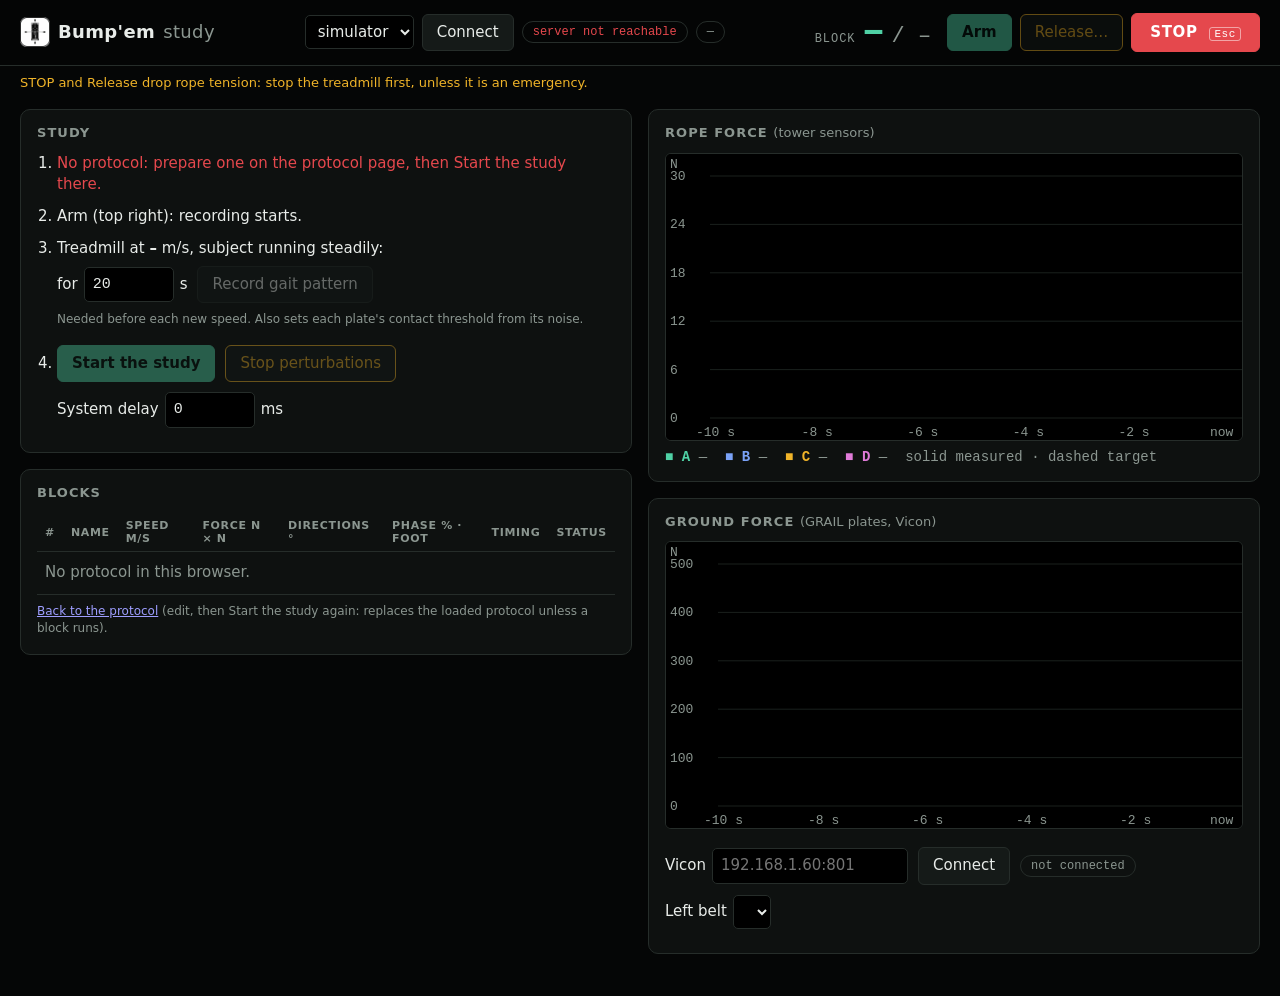
==== web/BumpemActivation.html @ 07e7e199 "ui: pages renamed BumpemSetUp (protocol) and BumpemActivation (study) Co-Authored-By: Claude Opus 5." ====
<!doctype html>
<html lang="en">
<head>
<meta charset="utf-8">
<meta name="viewport" content="width=device-width, initial-scale=1">
<title>Bump'em Study</title>
<link rel="stylesheet" href="style.css">
<link rel="icon" type="image/png" href="favicon.png">
</head>
<body>
<header class="topbar">
  <div class="brand"><img class="logo" src="logo.png" alt="">Bump'em <span>study</span></div>
  <div class="conn">
    <select id="port" aria-label="Board port"><option value="sim">simulator</option></select>
    <button id="btn-connect">Connect</button>
    <span id="conn-state" class="pill">not connected</span>
    <span id="board-state" class="pill state">—</span>
  </div>
  <div class="actions">
    <div class="blockno" title="Current block / blocks"><small>block</small><b id="block-no">–</b><span id="block-of">/ –</span></div>
    <button id="btn-clear" class="warn" hidden title="Leave FAULT: back to ARMED (protocol CLEAR)">Clear fault</button>
    <button id="btn-arm" class="primary" title="Arms the board and starts recording rope forces, events and Vicon">Arm</button>
    <button id="btn-release" class="warn">Release…</button>
    <button id="btn-stop" class="stop" title="Emergency stop: drivers off now (key: Esc)">STOP <kbd>Esc</kbd></button>
  </div>
</header>
<p class="stop-note">STOP and Release drop rope tension: stop the treadmill first, unless it is an emergency.</p>
<p id="mode-warning" class="stop-note" hidden></p>

<main class="grid">
  <div class="col">
    <section class="card" aria-labelledby="h-study">
      <h2 id="h-study">Study <span class="muted" id="subject"></span></h2>
      <ol class="steps">
        <li><span id="s-load">Protocol</span></li>
        <li>Arm (top right): recording starts. <span id="log-note" class="small"></span> <button id="btn-rec" class="recording" hidden>Stop rec</button></li>
        <li>Treadmill at <b id="gait-speed">–</b> m/s, subject running steadily:
          <div class="row">
            <label>for <input id="gait-s" type="number" min="5" max="120" step="1" value="20"> s</label>
            <button id="btn-gait">Record gait pattern</button>
          </div>
          <p id="gait-note" class="small muted"></p>
        </li>
        <li><div class="row"><button id="btn-start" class="primary">Start the study</button><button id="btn-pause" class="warn">Stop perturbations</button>
          <label title="Plates → server → board → rope delay, subtracted from each pulse delay (to be measured; 0 until then)">System delay <input id="latency" type="number" min="0" max="1000" step="1" value="0"> ms</label></div></li>
      </ol>
      <p id="study-note" class="small"></p>
      <div id="progress" class="progress"></div>
    </section>

    <section class="card" aria-labelledby="h-blocks">
      <h2 id="h-blocks">Blocks</h2>
      <table class="pulls">
        <thead><tr><th>#</th><th>Name</th><th>Speed <span class="u">m/s</span></th><th>Force <span class="u">N × n</span></th><th>Directions <span class="u">°</span></th><th>Phase <span class="u">% · foot</span></th><th>Timing</th><th>Status</th></tr></thead>
        <tbody id="blocks"></tbody>
      </table>
      <p class="muted small"><a href="protocol.html">Back to the protocol</a> (edit, then Start the study again: replaces the loaded protocol unless a block runs).</p>
    </section>
  </div>
  <div class="col">
    <section class="card" aria-labelledby="h-live">
      <h2 id="h-live">Rope force <span class="muted">(tower sensors)</span></h2>
      <canvas id="plot" class="plot" aria-label="Measured (solid) and target (dashed) force per module, last 10 s"></canvas>
      <div id="legend" class="legend"></div>
    </section>
    <section class="card" aria-labelledby="h-vicon">
      <h2 id="h-vicon">Ground force <span class="muted">(GRAIL plates, Vicon)</span></h2>
      <canvas id="vplot" class="plot" aria-label="Vertical force per treadmill plate, last 10 s, foot strikes and perturbations marked"></canvas>
      <div id="vlegend" class="legend"></div>
      <div class="row">
        <label>Vicon <input id="vicon-host" type="text" size="18" placeholder="192.168.1.60:801" spellcheck="false"></label>
        <button id="btn-vicon">Connect</button>
        <span id="vicon-state" class="pill">not connected</span>
        <label>Left belt <select id="left-plate"></select></label>
      </div>
      <p id="vicon-note" class="muted small"></p>
    </section>
  </div>
</main>

<script src="plots.js"></script>
<script src="study.js"></script>
</body>
</html>
---- web/style.css ----
:root {
  --bg: #050606; --panel: #0e1110; --panel-2: #151a18; --line: #262d2a; --fg: #e8ece9; --muted: #8b9690;
  --accent: #4fd1a5; --disabled: #2a302d; --warn: #f0b429; --stop: #e5484d;
  --ch-A: #4fd1a5; --ch-B: #7aa2f7; --ch-C: #f0b429; --ch-D: #e07bd8; --plate-0: #5ec8f2; --plate-1: #f2994a; --rec: #3b82f6;
  --mono: ui-monospace, "SF Mono", Menlo, Consolas, monospace;
  --sans: system-ui, -apple-system, "Segoe UI", Roboto, sans-serif;
  color-scheme: dark;
}
* { box-sizing: border-box; }
body { margin: 0; background: var(--bg); color: var(--fg); font: 15px/1.45 var(--sans); }
button, input, select { font: inherit; color: inherit; }
button { background: var(--panel-2); border: 1px solid var(--line); border-radius: 6px; padding: 7px 14px; cursor: pointer; }
button:hover:not(:disabled) { border-color: var(--muted); }
button:disabled { opacity: .4; cursor: not-allowed; }
button.primary { background: var(--accent); color: #04130d; border-color: var(--accent); font-weight: 600; }
button.recording { background: var(--rec); color: #fff; border-color: var(--rec); font-weight: 600; }
button.warn { border-color: var(--warn); color: var(--warn); }
button.stop { background: var(--stop); border-color: var(--stop); color: #fff; font-weight: 700; letter-spacing: .04em; padding: 8px 18px; }
kbd { font: 11px var(--mono); border: 1px solid rgba(255,255,255,.5); border-radius: 3px; padding: 0 4px; margin-left: 6px; }
input, select { background: #000; border: 1px solid var(--line); border-radius: 5px; padding: 6px 8px; }
input:focus, select:focus, button:focus-visible { outline: 2px solid var(--accent); outline-offset: 1px; }
input[type=number] { width: 100%; font-family: var(--mono); }

.topbar { position: sticky; top: 0; z-index: 5; display: flex; flex-wrap: wrap; gap: 12px 20px; align-items: center;
  justify-content: space-between; padding: 12px 20px; background: rgba(5,6,6,.96); border-bottom: 1px solid var(--line); }
.brand { font-weight: 700; font-size: 18px; letter-spacing: .02em; }
.brand span { color: var(--muted); font-weight: 400; }
.brand { display: flex; align-items: center; gap: 8px; }
.brand .logo { width: 30px; height: 30px; }
.conn, .actions { display: flex; gap: 8px; align-items: center; flex-wrap: wrap; }
.pill { font: 12px var(--mono); border: 1px solid var(--line); border-radius: 999px; padding: 3px 10px; color: var(--muted); }
.pill.ok { color: var(--accent); border-color: var(--accent); }
.pill.state.ARMED { color: #04130d; background: var(--accent); border-color: var(--accent); }
.pill.state.FAULT, .pill.state.ESTOP { color: #fff; background: var(--stop); border-color: var(--stop); }
.stop-note { margin: 8px 20px 0; color: var(--warn); font-size: 13px; }

.grid { display: grid; grid-template-columns: 1fr; gap: 16px; padding: 16px 20px 40px; }
.col { display: flex; flex-direction: column; gap: 16px; min-width: 0; }
.card { background: var(--panel); border: 1px solid var(--line); border-radius: 10px; padding: 14px 16px 16px; min-width: 0; }
.card.wide { grid-column: 1 / -1; }
h2 .muted { text-transform: none; letter-spacing: 0; font-weight: 400; }
h2 { margin: 0 0 10px; font-size: 13px; font-weight: 600; letter-spacing: .08em; text-transform: uppercase; color: var(--muted); }
.row { display: flex; gap: 10px; align-items: center; flex-wrap: wrap; margin-top: 10px; }
.row label { display: flex; gap: 6px; align-items: center; }
.row input[type=number] { width: 90px; }
.fields { display: grid; grid-template-columns: repeat(auto-fit, minmax(140px, 1fr)); gap: 10px; }
.fields label { display: flex; flex-direction: column; gap: 4px; font-size: 13px; }
.u { color: var(--muted); font-size: 11px; }
.warn-text { color: var(--warn); }
.pulls { width: 100%; border-collapse: collapse; margin-top: 8px; }
.pulls th { text-align: left; font: 600 11px var(--sans); letter-spacing: .06em; text-transform: uppercase; color: var(--muted); padding: 6px 8px; border-bottom: 1px solid var(--line); }
.pulls td { padding: 10px 8px; border-bottom: 1px solid var(--line); vertical-align: middle; }
.pulls input { width: 90px; }
.pulls td:last-child { min-width: 260px; }
.muted { color: var(--muted); }
.small { font-size: 12px; margin: 8px 0 0; }
svg { display: block; width: 100%; height: auto; }
#dial { max-width: 300px; margin: 0 auto; }
#profile { max-width: 440px; margin-top: 12px; background: #000; border: 1px solid var(--line); border-radius: 6px; }
.plot { display: block; width: 100%; height: clamp(220px, 32vh, 440px); background: #000; border: 1px solid var(--line); border-radius: 6px; }
.legend { display: flex; gap: 18px; flex-wrap: wrap; font: 14px var(--mono); margin-top: 8px; color: var(--muted); }
.legend b { font-weight: 600; }
.chans { display: flex; gap: 14px; margin-top: 12px; flex-wrap: wrap; }
.chans label { display: flex; gap: 6px; align-items: center; font-family: var(--mono); }

/* dial */
.dial-ring { fill: none; stroke: var(--line); stroke-width: 26; }
.dial-reach { fill: none; stroke: #13332a; stroke-width: 26; }
.dial-hit { fill: transparent; stroke: transparent; stroke-width: 44; cursor: crosshair; }
.dial-tick { stroke: var(--muted); stroke-width: 1; }
.dial-label { fill: var(--muted); font: 11px var(--sans); text-anchor: middle; dominant-baseline: middle; }
.dial-mod { font: 600 12px var(--mono); text-anchor: middle; dominant-baseline: middle; }
.dial-arrow { stroke: var(--accent); stroke-width: 4; stroke-linecap: round; }
.dial-head { fill: var(--accent); }
.dial-person { fill: #1d2421; stroke: var(--muted); stroke-width: 1.2; }

@media (min-width: 1000px) { .grid { grid-template-columns: 1fr 1fr; } }   /* controls left, plots right */
@media (max-width: 700px) { .topbar { padding: 10px 12px; } .grid { padding: 12px; } }
.cal-live { font: 600 22px var(--mono); margin: 12px 0 4px; }
/* study protocol page (U13) */
.blocks { max-height: 65vh; overflow-y: auto; display: flex; flex-direction: column; gap: 10px; padding-right: 4px; }
.block { border: 1px solid var(--line); border-radius: 8px; background: var(--panel-2); padding: 10px 12px; }
.block > summary { cursor: pointer; }
.block[open] > summary { margin-bottom: 10px; }
.fields input, .fields select { width: 100%; }
.fields label[hidden] { display: none; }
.fnote { font-size: 12px; min-height: 1.2em; }
.bad { color: var(--stop); }
.ok-text { color: var(--accent); }
/* study page (U14) */
.blockno { display: flex; align-items: baseline; gap: 6px; font-family: var(--mono); margin-right: 8px; }
.blockno small { color: var(--muted); font-size: 12px; text-transform: uppercase; letter-spacing: .08em; }
.blockno b { font-size: 40px; line-height: 1; color: var(--accent); }
.blockno span { font-size: 22px; color: var(--muted); }
.steps { margin: 0; padding-left: 20px; display: flex; flex-direction: column; gap: 10px; }
.steps .row { margin-top: 6px; }
.progress { font: 16px var(--mono); margin-top: 8px; }
.progress b { color: var(--accent); }
tr.cur td { background: var(--panel-2); }
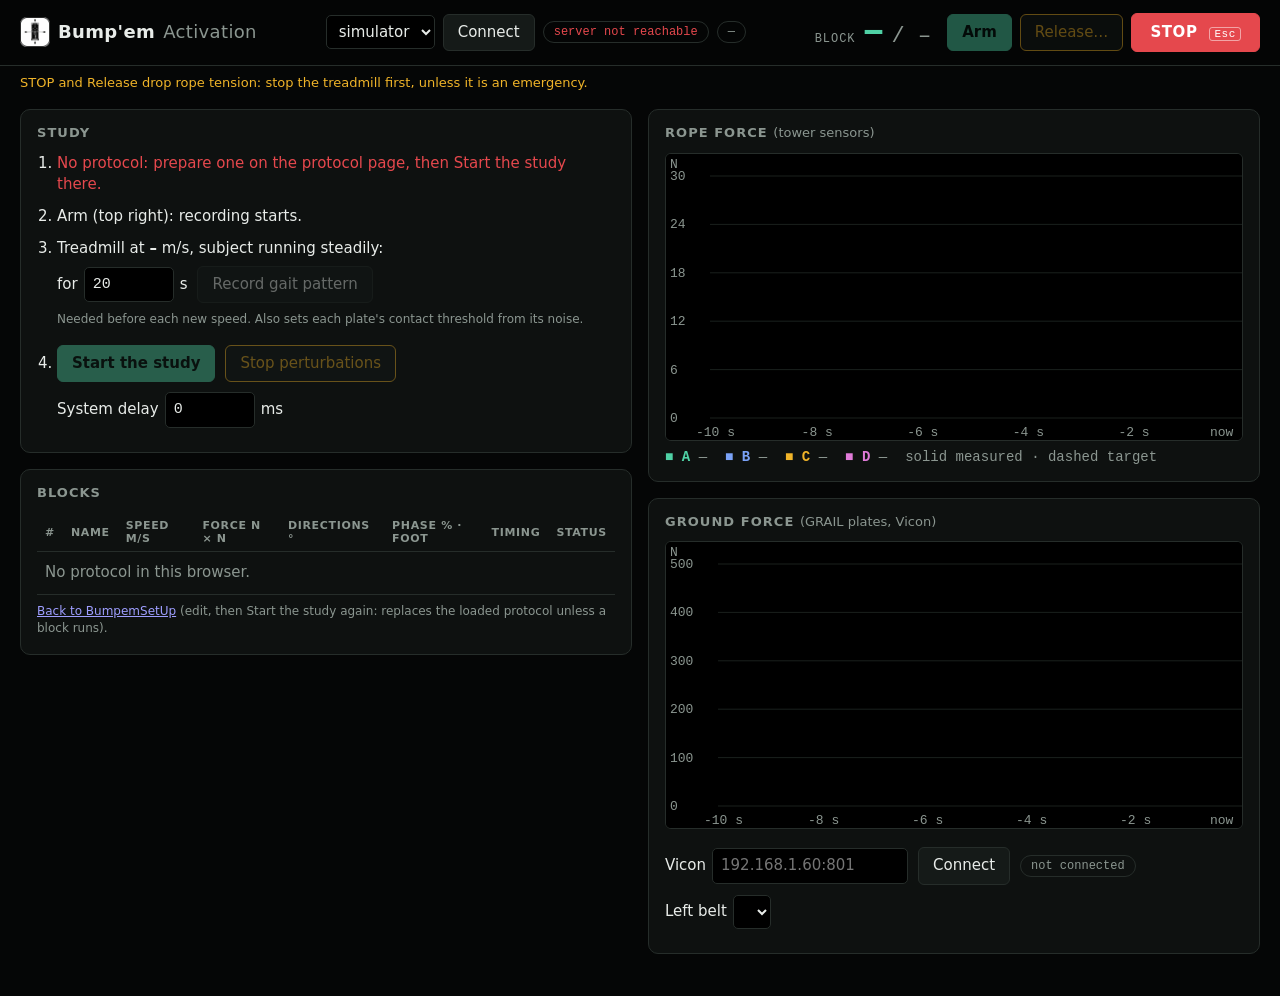
==== commit c70b3b75: "ui: links, titles and docs for BumpemSetUp / BumpemActivation Co-Authored-By: Claude Opus 5.5 <norep" ====
--- a/web/BumpemActivation.html
+++ b/web/BumpemActivation.html
@@ -3,13 +3,13 @@
 <head>
 <meta charset="utf-8">
 <meta name="viewport" content="width=device-width, initial-scale=1">
-<title>Bump'em Study</title>
+<title>BumpemActivation</title>
 <link rel="stylesheet" href="style.css">
 <link rel="icon" type="image/png" href="favicon.png">
 </head>
 <body>
 <header class="topbar">
-  <div class="brand"><img class="logo" src="logo.png" alt="">Bump'em <span>study</span></div>
+  <div class="brand"><img class="logo" src="logo.png" alt="">Bump'em <span>Activation</span></div>
   <div class="conn">
     <select id="port" aria-label="Board port"><option value="sim">simulator</option></select>
     <button id="btn-connect">Connect</button>
@@ -54,7 +54,7 @@
         <thead><tr><th>#</th><th>Name</th><th>Speed <span class="u">m/s</span></th><th>Force <span class="u">N × n</span></th><th>Directions <span class="u">°</span></th><th>Phase <span class="u">% · foot</span></th><th>Timing</th><th>Status</th></tr></thead>
         <tbody id="blocks"></tbody>
       </table>
-      <p class="muted small"><a href="protocol.html">Back to the protocol</a> (edit, then Start the study again: replaces the loaded protocol unless a block runs).</p>
+      <p class="muted small"><a href="BumpemSetUp.html">Back to BumpemSetUp</a> (edit, then Start the study again: replaces the loaded protocol unless a block runs).</p>
     </section>
   </div>
   <div class="col">
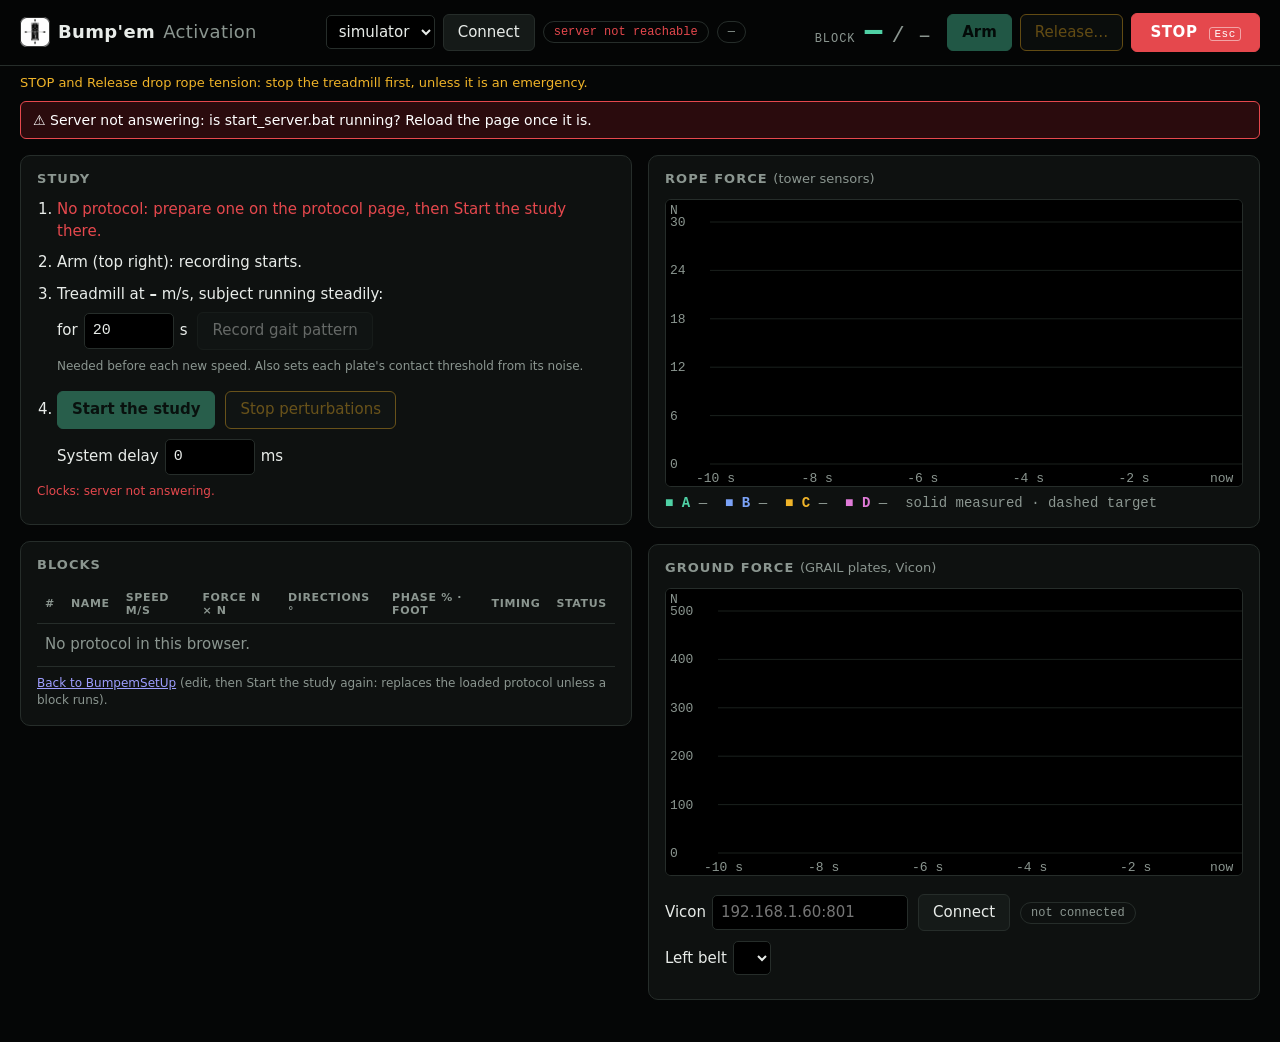
==== commit 9219c9e1: "ui: connection alerts on every page, clock line and sync gate on BumpemActivation Co-Authored-By: Cl" ====
--- a/web/BumpemActivation.html
+++ b/web/BumpemActivation.html
@@ -44,6 +44,7 @@
         <li><div class="row"><button id="btn-start" class="primary">Start the study</button><button id="btn-pause" class="warn">Stop perturbations</button>
           <label title="Plates → server → board → rope delay, subtracted from each pulse delay (to be measured; 0 until then)">System delay <input id="latency" type="number" min="0" max="1000" step="1" value="0"> ms</label></div></li>
       </ol>
+      <p id="sync-note" class="small muted">Clocks: waiting for data…</p>
       <p id="study-note" class="small"></p>
       <div id="progress" class="progress"></div>
     </section>
@@ -78,6 +79,7 @@
   </div>
 </main>
 
+<script src="alerts.js"></script>
 <script src="plots.js"></script>
 <script src="study.js"></script>
 </body>
--- a/web/style.css
+++ b/web/style.css
@@ -97,3 +97,8 @@
 .progress { font: 16px var(--mono); margin-top: 8px; }
 .progress b { color: var(--accent); }
 tr.cur td { background: var(--panel-2); }
+button.confirm { background: var(--warn); border-color: var(--warn); color: #1a1300; font-weight: 600; }   /* BumpemSetUp: block still to confirm */
+button.confirm:disabled { background: var(--panel-2); border-color: var(--line); color: var(--fg); font-weight: 400; }   /* confirmed or has errors */
+/* connection alerts, every page (U20) */
+.conn-alert { margin: 8px 20px 0; padding: 8px 12px; border: 1px solid var(--stop); border-radius: 6px; background: #2a0b0d; color: #fff; font-size: 14px; }
+.conn-alert div + div { margin-top: 4px; }
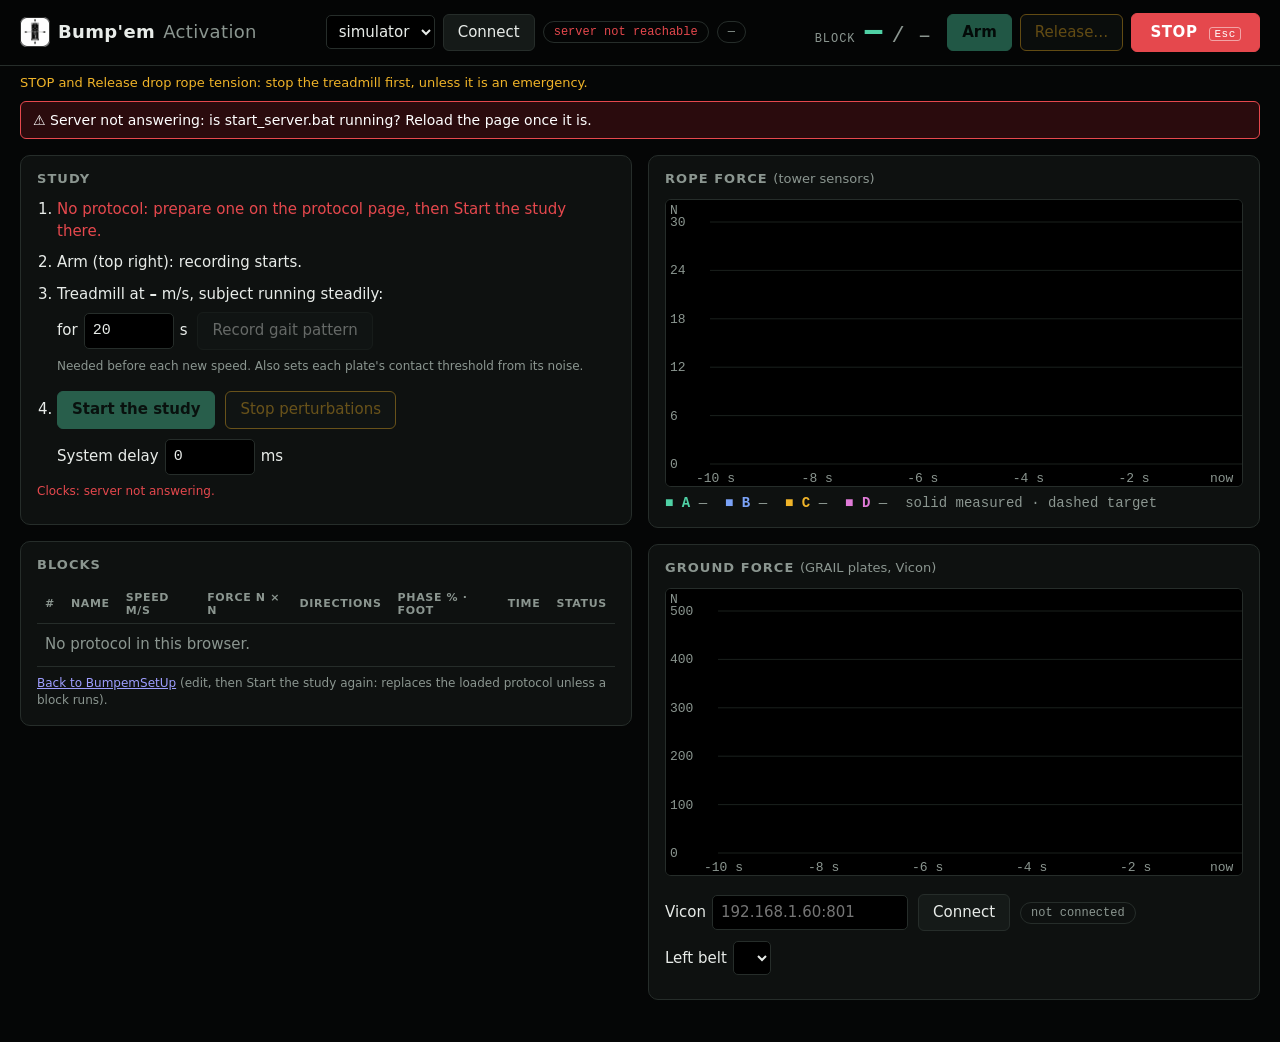
==== commit 70eb7917: "ui: final protocol fields, BumpemPattern page, duration alert, amplitude unit choice, baseline at Ar" ====
--- a/web/BumpemActivation.html
+++ b/web/BumpemActivation.html
@@ -52,7 +52,7 @@
     <section class="card" aria-labelledby="h-blocks">
       <h2 id="h-blocks">Blocks</h2>
       <table class="pulls">
-        <thead><tr><th>#</th><th>Name</th><th>Speed <span class="u">m/s</span></th><th>Force <span class="u">N × n</span></th><th>Directions <span class="u">°</span></th><th>Phase <span class="u">% · foot</span></th><th>Timing</th><th>Status</th></tr></thead>
+        <thead><tr><th>#</th><th>Name</th><th>Speed <span class="u">m/s</span></th><th>Force <span class="u">N × n</span></th><th>Directions</th><th>Phase <span class="u">% · foot</span></th><th>Time</th><th>Status</th></tr></thead>
         <tbody id="blocks"></tbody>
       </table>
       <p class="muted small"><a href="BumpemSetUp.html">Back to BumpemSetUp</a> (edit, then Start the study again: replaces the loaded protocol unless a block runs).</p>
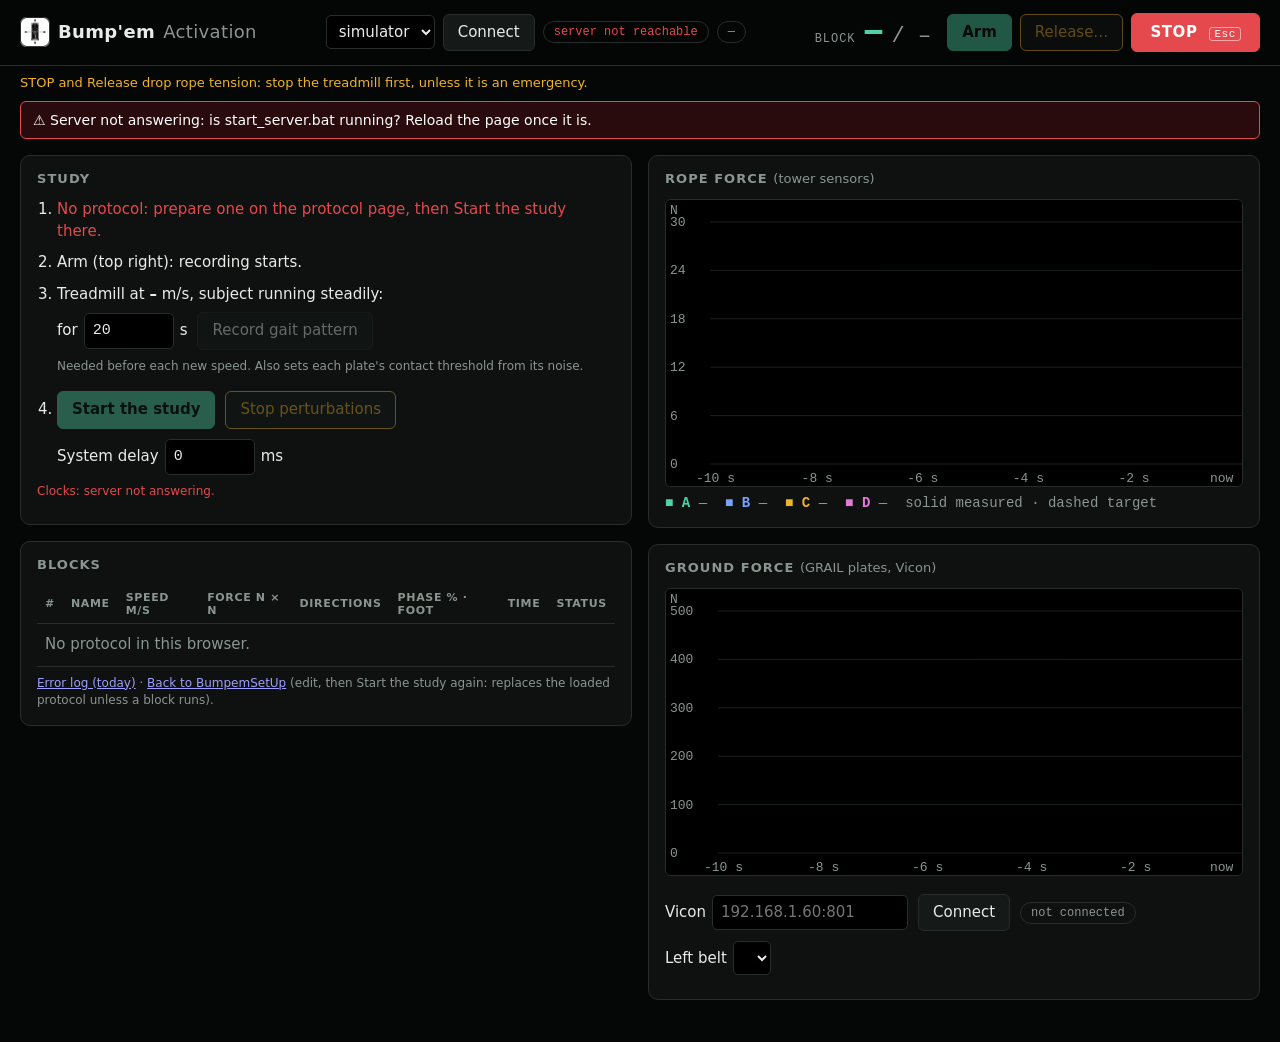
==== commit e638362f: "ui: delay report and error log links, page errors to the log, recording safeguards on BumpemActivati" ====
--- a/web/BumpemActivation.html
+++ b/web/BumpemActivation.html
@@ -55,7 +55,7 @@
         <thead><tr><th>#</th><th>Name</th><th>Speed <span class="u">m/s</span></th><th>Force <span class="u">N × n</span></th><th>Directions</th><th>Phase <span class="u">% · foot</span></th><th>Time</th><th>Status</th></tr></thead>
         <tbody id="blocks"></tbody>
       </table>
-      <p class="muted small"><a href="BumpemSetUp.html">Back to BumpemSetUp</a> (edit, then Start the study again: replaces the loaded protocol unless a block runs).</p>
+      <p class="muted small"><a href="/api/v1/errors/file" download>Error log (today)</a> · <a href="BumpemSetUp.html">Back to BumpemSetUp</a> (edit, then Start the study again: replaces the loaded protocol unless a block runs).</p>
     </section>
   </div>
   <div class="col">
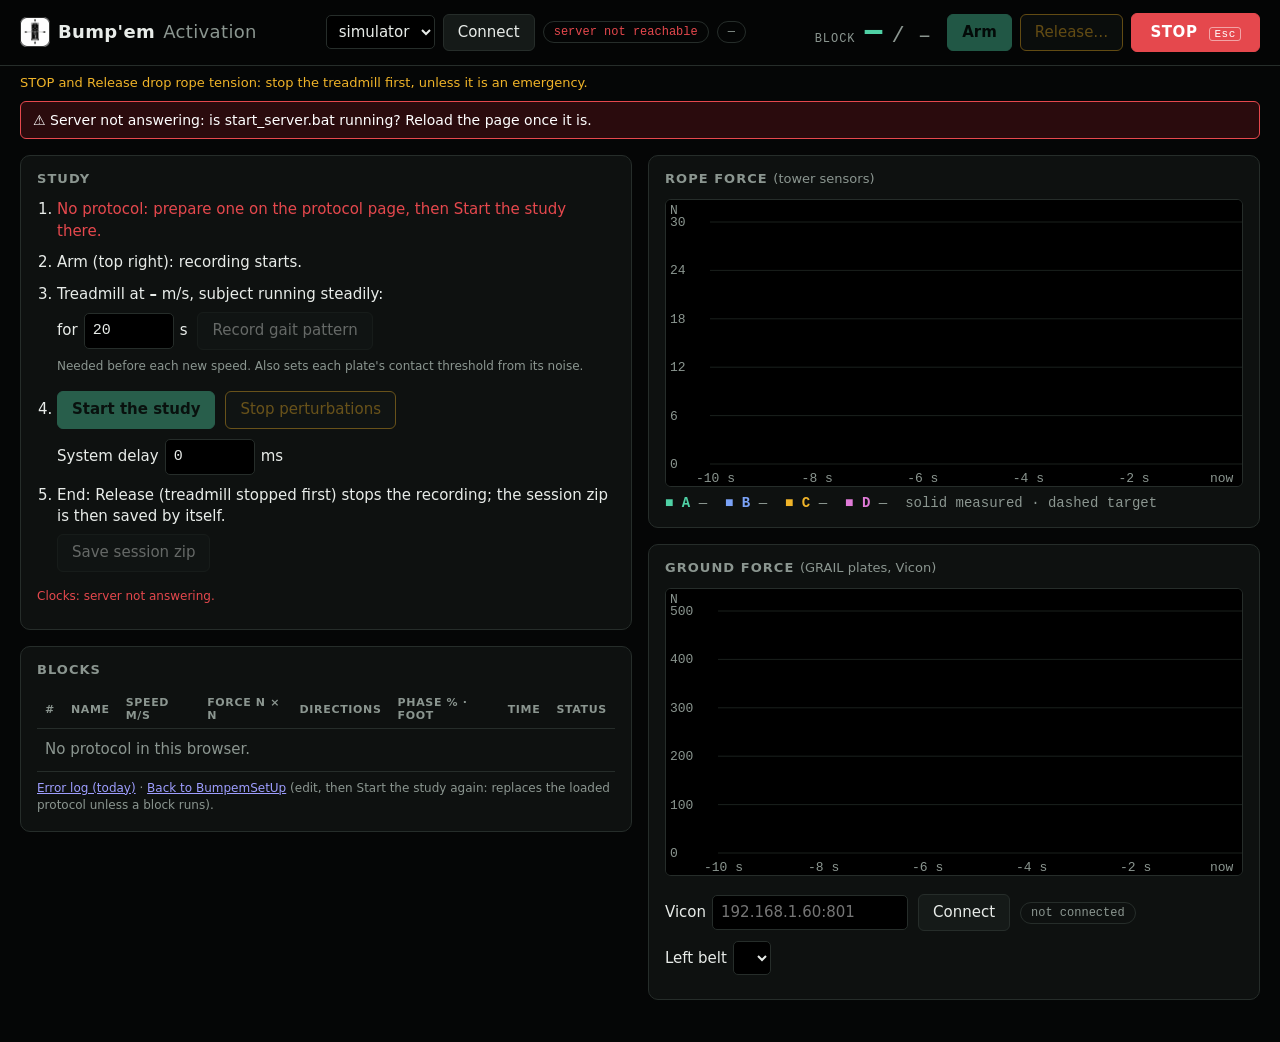
==== commit eca775fd: "ui: study name, participant ID, session zip, import saved study Co-Authored-By: Claude Opus 5.5 <nor" ====
--- a/web/BumpemActivation.html
+++ b/web/BumpemActivation.html
@@ -9,7 +9,7 @@
 </head>
 <body>
 <header class="topbar">
-  <div class="brand"><img class="logo" src="logo.png" alt="">Bump'em <span>Activation</span></div>
+  <div class="brand"><a href="./" title="Home"><img class="logo" src="logo.png" alt="">Bump'em <span>Activation</span></a></div>
   <div class="conn">
     <select id="port" aria-label="Board port"><option value="sim">simulator</option></select>
     <button id="btn-connect">Connect</button>
@@ -43,6 +43,9 @@
         </li>
         <li><div class="row"><button id="btn-start" class="primary">Start the study</button><button id="btn-pause" class="warn">Stop perturbations</button>
           <label title="Plates → server → board → rope delay, subtracted from each pulse delay (to be measured; 0 until then)">System delay <input id="latency" type="number" min="0" max="1000" step="1" value="0"> ms</label></div></li>
+        <li>End: Release (treadmill stopped first) stops the recording; the session zip is then saved by itself.
+          <div class="row"><button id="btn-zip" title="All files of this session in one zip in Logs: recordings, delay reports, protocol, gait patterns, parameters">Save session zip</button></div>
+          <p id="zip-note" class="small muted"></p></li>
       </ol>
       <p id="sync-note" class="small muted">Clocks: waiting for data…</p>
       <p id="study-note" class="small"></p>
--- a/web/style.css
+++ b/web/style.css
@@ -102,3 +102,38 @@
 /* connection alerts, every page (U20) */
 .conn-alert { margin: 8px 20px 0; padding: 8px 12px; border: 1px solid var(--stop); border-radius: 6px; background: #2a0b0d; color: #fff; font-size: 14px; }
 .conn-alert div + div { margin-top: 4px; }
+/* welcome page (U23) */
+.home { max-width: 1100px; margin: 0 auto; padding: 28px 20px 40px; }
+.home h1 { margin: 0; font-size: 34px; font-weight: 700; letter-spacing: .01em; }
+.home .lead { margin: 6px 0 26px; font-size: 18px; color: var(--muted); }
+.home h2 { margin: 22px 0 10px; }
+.tiles { display: grid; grid-template-columns: repeat(auto-fit, minmax(240px, 1fr)); gap: 14px; }
+.tile { display: flex; flex-direction: column; gap: 6px; padding: 18px; background: var(--panel); border: 1px solid var(--line);
+  border-radius: 10px; color: var(--fg); text-decoration: none; transition: border-color .12s, background .12s; }
+.tile:hover, .tile:focus-visible { border-color: var(--accent); background: var(--panel-2); outline: none; }
+.tile svg { width: 40px; height: 40px; margin-bottom: 6px; fill: none; stroke: var(--accent); stroke-width: 2; stroke-linecap: round; stroke-linejoin: round; }
+.tile svg .fill { fill: var(--accent); stroke: none; }
+.tile b { font-size: 17px; }
+.tile span { font-size: 13px; color: var(--muted); }
+.tile.live { border-color: var(--warn); }
+.tile.live span { color: var(--warn); }
+.home a:not(.tile) { color: var(--accent); }
+.brand a { color: inherit; text-decoration: none; display: flex; align-items: center; gap: 8px; }
+
+/* Delay test page (U24) */
+.dt-form { display: grid; grid-template-columns: repeat(auto-fit, minmax(170px, 1fr)); gap: 12px; margin: 12px 0; }
+.dt-form > label { display: flex; flex-direction: column; gap: 4px; font-size: 13px; }
+.dt-form > label:first-child { grid-column: 1 / -1; flex-direction: row; flex-wrap: wrap; align-items: center; gap: 14px; }
+.dt-tower { display: inline-flex; align-items: center; gap: 4px; }
+.dt-fb { padding-left: 18px; }
+.dt-fb li { margin: 4px 0; }
+.dt-fb li.ok { color: var(--accent); }
+.dt-fb li.warn { color: var(--warn); }
+.dt-fb li.bad { color: var(--stop); }
+.dt-table td { padding: 6px 8px; }
+.dt-table td:last-child { min-width: 0; }
+@media print {
+  .topbar, .stop-note, .no-print { display: none !important; }
+  body, .card { background: #fff !important; color: #000 !important; border: 0; }
+  details { display: block; } details > * { display: revert; }
+}
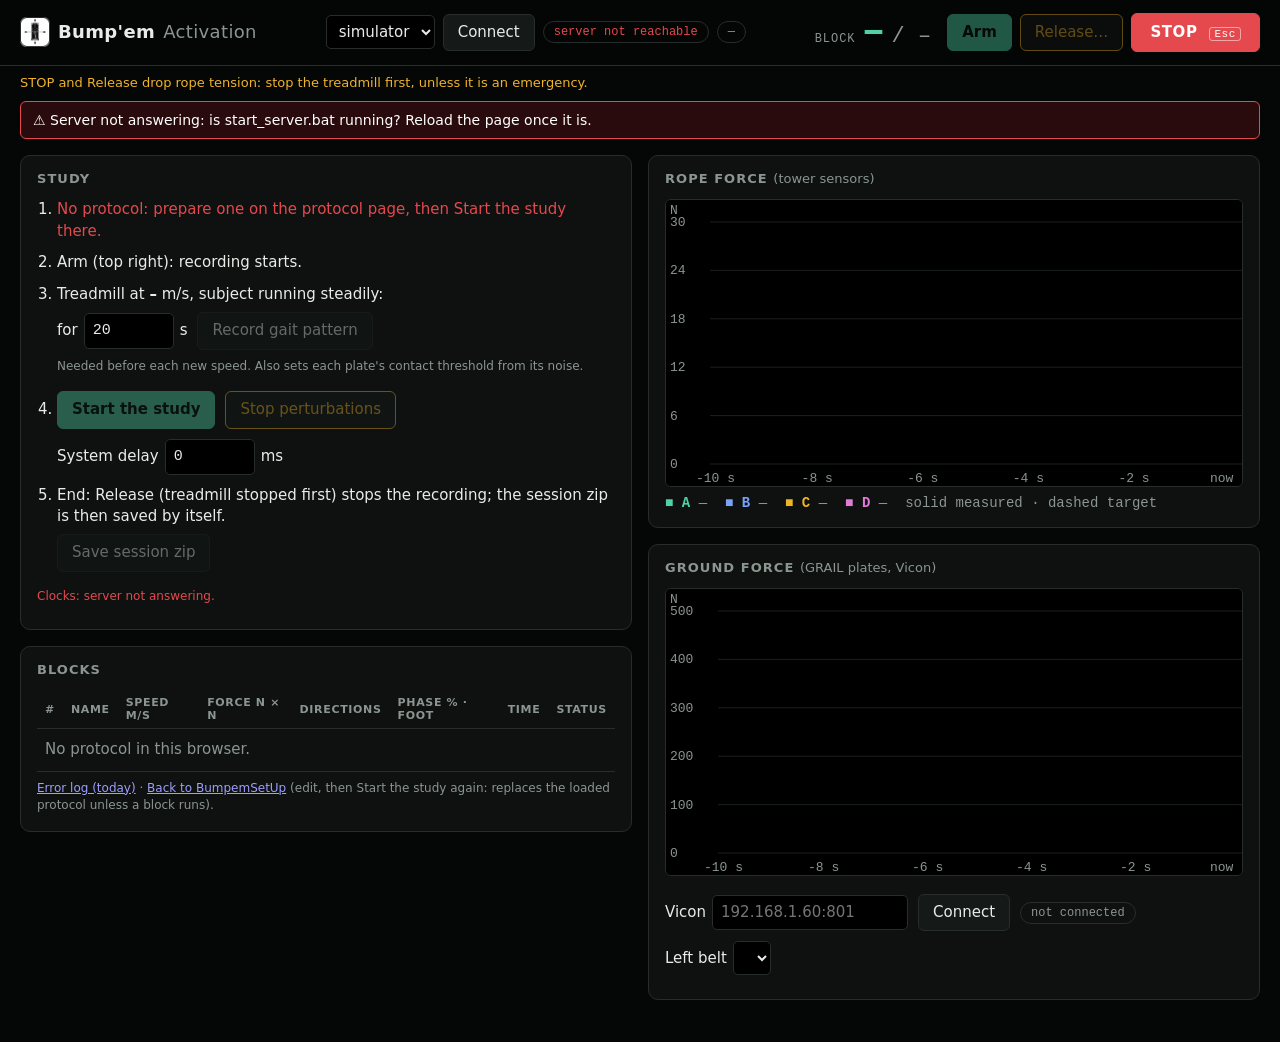
==== commit 92daa197: "ui: warning above the reliable force on Test, SetUp, Activation, Delay (U27) Co-Authored-By: Claude " ====
--- a/web/BumpemActivation.html
+++ b/web/BumpemActivation.html
@@ -49,6 +49,7 @@
       </ol>
       <p id="sync-note" class="small muted">Clocks: waiting for data…</p>
       <p id="study-note" class="small"></p>
+      <p id="force-warn" class="small" hidden></p>
       <div id="progress" class="progress"></div>
     </section>
 
